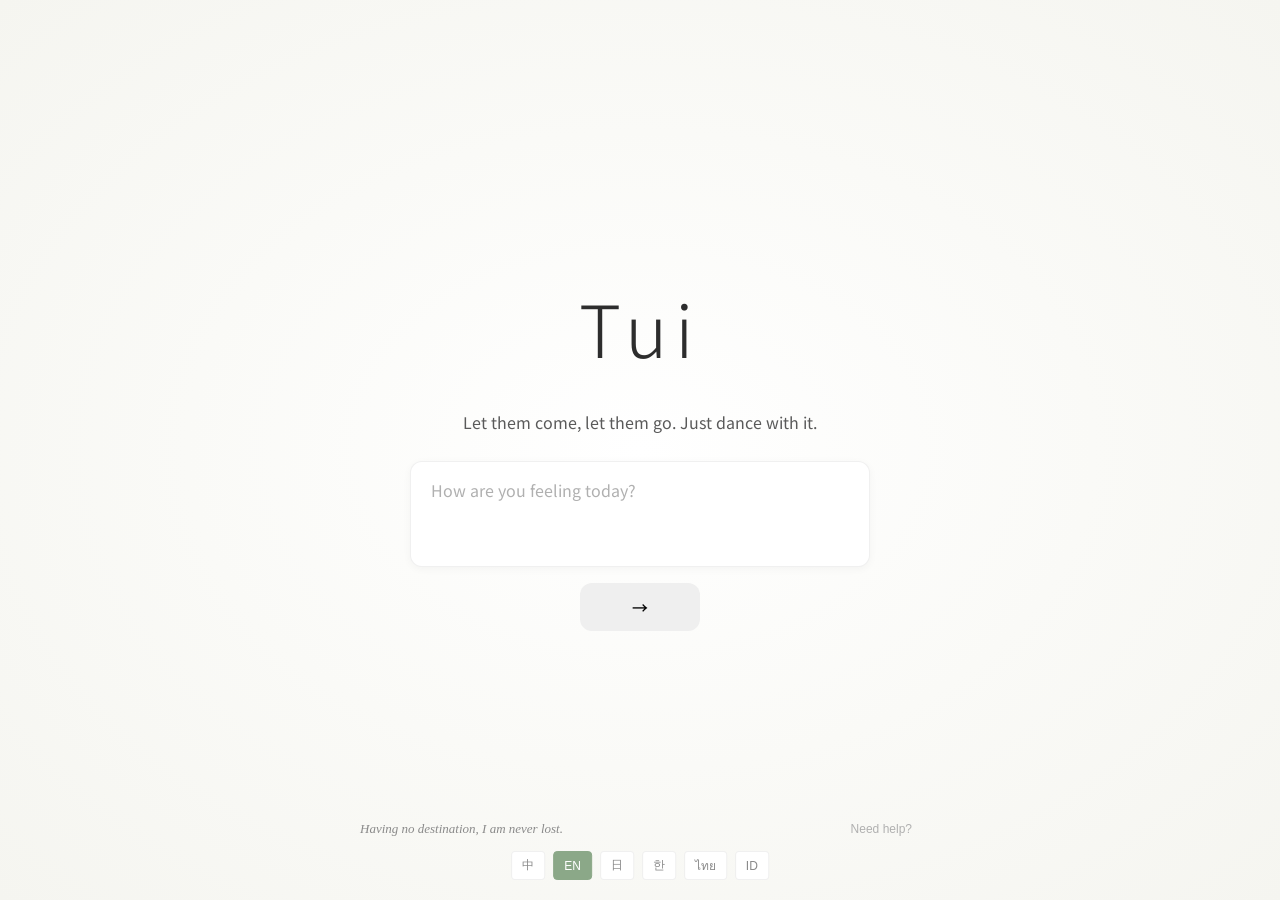
==== index.html @ e98264fa "Initial deploy" ====
<!DOCTYPE html>
<html lang="zh-CN">
<head>
  <meta charset="UTF-8" />
  <meta name="viewport" content="width=device-width, initial-scale=1.0, viewport-fit=cover" />
  <meta name="theme-color" content="#FAFAF7" />
  
  <!-- SEO -->
  <title>蜕 - 情绪调节小游戏 | 用游戏治愈心情</title>
  <meta name="description" content="蜕是一款治愈系情绪调节小游戏。通过AI识别你的心情，用贪吃蛇玩法帮你在几分钟内平复情绪。温和、不评判、随时可用。" />
  <meta name="keywords" content="情绪调节,治愈游戏,焦虑缓解,压力管理,心理疗愈,贪吃蛇,AI情绪识别" />
  <link rel="canonical" href="https://tui.example.com/" />
  
  <!-- Open Graph -->
  <meta property="og:title" content="蜕 - 情绪调节小游戏" />
  <meta property="og:description" content="用游戏化方式调节情绪的治愈系小工具" />
  <meta property="og:image" content="https://tui.example.com/og-image.png" />
  <meta property="og:url" content="https://tui.example.com/" />
  <meta property="og:type" content="website" />
  <meta property="og:locale" content="zh_CN" />
  
  <!-- Twitter Card -->
  <meta name="twitter:card" content="summary_large_image" />
  <meta name="twitter:title" content="蜕 - 情绪调节小游戏" />
  <meta name="twitter:description" content="用游戏化方式调节情绪的治愈系小工具" />
  <meta name="twitter:image" content="https://tui.example.com/og-image.png" />
  
  <!-- 多语言 hreflang -->
  <link rel="alternate" hreflang="zh" href="https://tui.example.com/?lang=zh" />
  <link rel="alternate" hreflang="en" href="https://tui.example.com/?lang=en" />
  <link rel="alternate" hreflang="ja" href="https://tui.example.com/?lang=ja" />
  <link rel="alternate" hreflang="ko" href="https://tui.example.com/?lang=ko" />
  <link rel="alternate" hreflang="th" href="https://tui.example.com/?lang=th" />
  <link rel="alternate" hreflang="id" href="https://tui.example.com/?lang=id" />
  <link rel="alternate" hreflang="x-default" href="https://tui.example.com/" />
  
  <!-- Favicon -->
  <link rel="icon" type="image/svg+xml" href="/favicon.svg" />
  <link rel="icon" type="image/x-icon" href="/favicon.ico" />
  <link rel="apple-touch-icon" href="/apple-touch-icon.png" />
  
  <!-- 字体（display=swap 避免 FOIT） -->
  <link rel="preconnect" href="https://fonts.googleapis.com" />
  <link rel="preconnect" href="https://fonts.gstatic.com" crossorigin />
  <link href="https://fonts.googleapis.com/css2?family=Noto+Sans+SC:wght@300;400;500;700&family=Noto+Sans+JP:wght@300;400;500&family=Noto+Sans+KR:wght@300;400;500&family=Noto+Sans+Thai:wght@300;400;500&display=swap" rel="stylesheet" />
  
  <!-- 结构化数据 -->
  <script type="application/ld+json">
  {
    "@context": "https://schema.org",
    "@type": "WebSite",
    "name": "蜕",
    "alternateName": "Tui - 情绪调节小游戏",
    "url": "https://tui.example.com/",
    "description": "用游戏化方式调节情绪的治愈系小工具",
    "applicationCategory": "HealthApplication",
    "operatingSystem": "Any",
    "offers": {
      "@type": "Offer",
      "price": "0",
      "priceCurrency": "CNY"
    }
  }
  </script>
  <script type="module" crossorigin src="/assets/index-DCNwcd19.js"></script>
  <link rel="stylesheet" crossorigin href="/assets/index-43HTEAxs.css">
</head>
<body>
  <div id="app"></div>
</body>
</html>
---- assets/index-43HTEAxs.css ----
.home-page{background:radial-gradient(ellipse at center,#fff,#fafaf7,#f5f5f0);padding:40px 20px;gap:24px}.home-title{font-size:72px;font-weight:300;letter-spacing:8px;color:var(--color-text-primary);text-shadow:none}.home-tagline{font-size:16px;color:var(--color-text-secondary);text-align:center;max-width:500px;line-height:1.8;padding:0 20px}.input-group{display:flex;flex-direction:column;align-items:center;gap:16px;width:100%;max-width:500px;padding:0 20px}.emotion-input{width:100%;padding:16px 20px;border:1px solid var(--color-divider);border-radius:var(--radius-lg);background:var(--color-bg-card);color:var(--color-text-primary);font-size:16px;font-family:inherit;resize:none;outline:none;transition:all var(--transition-fast);box-shadow:var(--shadow-1)}.emotion-input:focus{border-color:var(--color-brand);box-shadow:var(--shadow-2),0 0 0 3px var(--color-brand-ultra-light)}.emotion-input::placeholder{color:var(--color-text-disabled)}.submit-btn{width:48px;height:48px;border-radius:50%;padding:0;font-size:20px;display:flex;align-items:center;justify-content:center}.home-bottom{width:100%;max-width:600px;display:flex;justify-content:space-between;align-items:flex-end;padding:0 20px;position:absolute;bottom:60px;left:50%;transform:translate(-50%)}.zen-quote{font-size:13px;color:var(--color-text-caption);max-width:300px;line-height:1.6;font-style:italic;font-family:var(--font-serif)}.emergency-entry{background:none;border:none;color:var(--color-text-disabled);font-size:12px;cursor:pointer;padding:4px 8px;transition:color var(--transition-fast)}.emergency-entry:hover{color:var(--color-text-secondary)}.lang-switcher{position:absolute;bottom:20px;left:50%;transform:translate(-50%);display:flex;gap:8px}.lang-btn{background:var(--color-bg-card);border:1px solid var(--color-divider);color:var(--color-text-caption);padding:4px 10px;border-radius:var(--radius-sm);font-size:12px;cursor:pointer;transition:all var(--transition-fast)}.lang-btn:hover{background:var(--color-brand-light);color:var(--color-text-primary)}.lang-btn.active{background:var(--color-brand);border-color:var(--color-brand);color:#fff}.loading-page{background:radial-gradient(ellipse at center,#fff,#fafaf7,#f5f5f0);gap:24px}.loading-text{font-size:16px;color:var(--color-text-secondary)}.emergency-hotlines{margin:16px 0}.hotline-item{font-size:14px;color:var(--color-text-primary);padding:8px 0;border-bottom:1px solid var(--color-divider)}.hotline-item:last-child{border-bottom:none}.confirm-page{background:radial-gradient(ellipse at center,#fff,#fafaf7,#f5f5f0);padding:40px 20px;gap:32px}.ai-understanding{text-align:center;max-width:500px}.ai-label{font-size:14px;color:var(--color-text-caption);margin-bottom:12px}.ai-text{font-size:20px;color:var(--color-text-primary);line-height:1.6;margin-bottom:20px}.ai-category{display:inline-block;padding:8px 20px;border-radius:20px;font-size:16px;font-weight:500}.ai-category.positive{background:#d4a57426;color:#b8864a;border:1px solid rgba(212,165,116,.3)}.ai-category.neutral{background:#8ba88826;color:#6a8a66;border:1px solid rgba(139,168,136,.3)}.ai-category.negative{background:#c47c7c26;color:#a05858;border:1px solid rgba(196,124,124,.3)}.choose-label{font-size:18px;color:var(--color-text-secondary);text-align:center}.emotion-options{display:flex;gap:16px;flex-wrap:wrap;justify-content:center}.emotion-option{padding:14px 28px;border:2px solid var(--color-divider);border-radius:var(--radius-lg);background:var(--color-bg-card);color:var(--color-text-secondary);font-size:16px;cursor:pointer;transition:all var(--transition-fast);font-family:inherit;box-shadow:var(--shadow-1)}.emotion-option:hover{background:var(--color-brand-light);border-color:var(--color-brand-light)}.emotion-option.selected{background:var(--color-brand);border-color:var(--color-brand);color:#fff;transform:scale(1.05);box-shadow:var(--shadow-2)}.confirm-btn{min-width:160px}.sound-page{background:radial-gradient(ellipse at center,#fff,#fafaf7,#f5f5f0);gap:32px}.sound-question{font-size:20px;color:var(--color-text-primary);text-align:center}.sound-buttons{display:flex;gap:20px}.sound-btn{padding:16px 32px;font-size:18px;border-radius:var(--radius-xl);border:2px solid var(--color-divider);background:var(--color-bg-card);color:var(--color-text-secondary);cursor:pointer;transition:all var(--transition-fast);font-family:inherit;box-shadow:var(--shadow-1)}.sound-btn:hover{background:var(--color-brand-light);border-color:var(--color-brand-light)}.sound-btn.active{background:var(--color-brand);border-color:var(--color-brand);color:#fff;box-shadow:var(--shadow-2)}.game-page{justify-content:flex-start;padding-top:20px;gap:0;background:var(--color-bg-page)}.game-hud{width:100%;max-width:768px;display:flex;flex-wrap:wrap;align-items:center;justify-content:space-between;padding:8px 20px;gap:8px;background:#fafaf799;backdrop-filter:blur(8px);-webkit-backdrop-filter:blur(8px);border-radius:var(--radius-lg);transition:opacity var(--transition-slow)}.hud-left,.hud-center,.hud-right{display:flex;align-items:center}.hud-score{font-size:16px;color:var(--color-text-primary);font-weight:500;font-variant-numeric:tabular-nums}.hud-mode{font-size:14px;color:var(--color-text-secondary);padding:4px 12px;border-radius:var(--radius-md);background:var(--color-bg-hover)}.hud-sound-toggle{background:none;border:none;font-size:20px;cursor:pointer;padding:4px 8px;border-radius:var(--radius-md);transition:background var(--transition-fast)}.hud-sound-toggle:hover{background:var(--color-bg-hover)}.game-canvas{border-radius:var(--radius-lg);box-shadow:var(--shadow-3);margin-top:12px}.heal-bar-container{width:100%;display:flex;align-items:center;gap:12px;margin-top:8px}.heal-label{font-size:13px;color:var(--color-text-secondary);white-space:nowrap}.heal-bar{flex:1;height:8px;background:var(--color-bg-hover);border-radius:var(--radius-sm);overflow:hidden;border:1px solid var(--color-border)}.heal-fill{height:100%;background:linear-gradient(90deg,var(--color-brand),var(--color-warm));border-radius:var(--radius-sm);transition:width .3s var(--ease-out);width:0%}.game-overlay{position:absolute;top:0;right:0;bottom:0;left:0;display:flex;flex-direction:column;align-items:center;justify-content:center;background:#fafaf7d9;backdrop-filter:blur(6px);-webkit-backdrop-filter:blur(6px);gap:20px;z-index:10;animation:fadeIn .3s ease}.game-overlay-emoji{font-size:64px;animation:bounceIn .5s ease}@keyframes bounceIn{0%{transform:scale(0)}50%{transform:scale(1.2)}to{transform:scale(1)}}.game-overlay-text{font-size:18px;color:var(--color-text-primary);text-align:center;max-width:400px;line-height:1.6}.game-overlay-score{font-size:16px;color:var(--color-text-secondary)}.game-overlay-buttons{display:flex;gap:16px;margin-top:12px}.pause-overlay{position:absolute;top:0;right:0;bottom:0;left:0;display:flex;flex-direction:column;align-items:center;justify-content:center;background:#fafaf7cc;backdrop-filter:blur(4px);-webkit-backdrop-filter:blur(4px);gap:16px;z-index:10;animation:fadeIn .2s ease}.pause-overlay-title{font-size:24px;color:var(--color-text-primary);font-weight:500}.pause-overlay-hint{font-size:14px;color:var(--color-text-secondary)}.fail-transition{animation:failFade .6s ease forwards}@keyframes failFade{0%{opacity:1;filter:none}50%{filter:grayscale(.5);opacity:.7}to{opacity:0;filter:grayscale(1)}}.heal-overlay{position:absolute;top:0;right:0;bottom:0;left:0;display:flex;flex-direction:column;align-items:center;justify-content:center;background:radial-gradient(circle,#ffe4b540,#fafaf7e6 70%);gap:20px;z-index:10;animation:warmBloom 2s ease}.heal-title{font-size:36px;color:var(--color-text-primary);font-weight:600}.heal-subtitle{font-size:18px;color:var(--color-text-secondary)}.fail-comparison{display:flex;align-items:center;gap:24px;margin:16px 0}.fail-before,.fail-current{text-align:center}.fail-emoji{font-size:48px}.fail-arrow{font-size:24px;color:var(--color-text-caption)}.fail-progress{font-size:14px;color:var(--color-text-secondary);margin-top:8px}.assess-page{justify-content:center;gap:32px;background:radial-gradient(ellipse at center,#fff,#fafaf7,#f5f5f0)}.assess-title{font-size:24px;color:var(--color-text-primary);font-weight:500;text-align:center}.assess-options{display:flex;gap:16px;flex-wrap:wrap;justify-content:center}.assess-option-btn{display:flex;flex-direction:column;align-items:center;gap:8px;padding:20px 24px;border-radius:var(--radius-xl);background:var(--color-bg-card);border:2px solid var(--color-divider);color:var(--color-text-secondary);cursor:pointer;transition:all var(--transition-fast);min-width:100px;box-shadow:var(--shadow-1)}.assess-option-btn:hover:not(:disabled){background:var(--color-brand-light);border-color:var(--color-brand-light);transform:translateY(-2px);box-shadow:var(--shadow-2)}.assess-option-btn:disabled{opacity:.4;cursor:default}.assess-option-btn.assess-selected{background:var(--color-brand);border-color:var(--color-brand);color:#fff;opacity:1!important;transform:scale(1.05);box-shadow:var(--shadow-2)}.assess-option-emoji{font-size:40px}.assess-option-label{font-size:14px}.assess-skip{background:none;border:none;color:var(--color-text-disabled);font-size:14px;cursor:pointer;padding:8px 16px;transition:color var(--transition-fast)}.assess-skip:hover{color:var(--color-text-secondary)}.assess-thanks{font-size:16px;color:var(--color-text-secondary);text-align:center;margin-top:24px;animation:fadeIn .5s ease}.healed-page{justify-content:center;gap:24px;position:relative;overflow:hidden;background:radial-gradient(ellipse at center,#fff,#fafaf7,#f5f5f0)}.heal-bloom{position:absolute;top:0;right:0;bottom:0;left:0;background:radial-gradient(circle at center,rgba(212,165,116,.2) 0%,rgba(139,168,136,.08) 40%,transparent 70%);animation:warmBloom 2s ease-out forwards;pointer-events:none}.healed-title{font-size:36px;color:var(--color-text-primary);font-weight:600;animation:fadeInUp .8s ease .3s both}.healed-subtitle{font-size:18px;color:var(--color-text-secondary);animation:fadeInUp .8s ease .5s both}.healed-emoji{font-size:72px;animation:seedGrow 1.2s ease .8s both}@keyframes seedGrow{0%{opacity:0;transform:scale(0) rotate(-30deg)}50%{transform:scale(1.2) rotate(5deg)}to{opacity:1;transform:scale(1) rotate(0)}}.healed-stats{display:flex;flex-direction:column;gap:8px;animation:fadeInUp .8s ease 1s both}.healed-stat{font-size:15px;color:var(--color-text-secondary);text-align:center}.healed-done{font-size:16px;color:var(--color-text-secondary);text-align:center;font-style:italic;animation:fadeInUp .8s ease 1.2s both}.healed-btn{animation:fadeInUp .8s ease 1.5s both;margin-top:8px}.not-found-page{display:flex;flex-direction:column;align-items:center;justify-content:center;min-height:100vh;padding:20px;text-align:center;background:var(--bg-primary)}.not-found-icon{font-size:64px;margin-bottom:16px;animation:float 3s ease-in-out infinite}@keyframes float{0%,to{transform:translateY(0)}50%{transform:translateY(-10px)}}.not-found-title{font-size:72px;font-weight:300;color:var(--text-primary);margin:0 0 8px;letter-spacing:-2px}.not-found-desc{font-size:16px;color:var(--text-secondary);margin:0 0 32px}.not-found-btn{padding:12px 32px;font-size:16px}:root{--font-sans: "PingFang SC", "Hiragino Sans GB", "Microsoft YaHei", "Noto Sans SC", "Noto Sans JP", "Noto Sans KR", system-ui, -apple-system, sans-serif;--font-serif: "Songti SC", "Noto Serif SC", Georgia, serif;--font-zh: "Noto Sans SC", system-ui, sans-serif;--font-ja: "Noto Sans JP", system-ui, sans-serif;--font-ko: "Noto Sans KR", system-ui, sans-serif;--font-th: "Noto Sans Thai", system-ui, sans-serif;--color-text-primary: #2D2D2D;--color-text-secondary: #5A5A5A;--color-text-caption: #8A8A8A;--color-text-disabled: #B0B0B0;--color-bg-page: #FAFAF7;--color-bg-card: #FFFFFF;--color-bg-hover: #F5F5F0;--color-brand: #8BA888;--color-brand-hover: #7A9878;--color-brand-light: #E8EDE6;--color-brand-ultra-light: #F2F5F0;--color-danger: #C47C7C;--color-warm: #D4A574;--color-calm: #A8B8A0;--color-divider: rgba(0, 0, 0, .06);--color-border: rgba(0, 0, 0, .04);--shadow-1: 0 2px 8px rgba(0, 0, 0, .04);--shadow-2: 0 4px 16px rgba(0, 0, 0, .06);--shadow-3: 0 8px 32px rgba(0, 0, 0, .08);--shadow-inset: inset 0 1px 2px rgba(0, 0, 0, .03);--radius-sm: 4px;--radius-md: 8px;--radius-lg: 12px;--radius-xl: 16px;--radius-2xl: 20px;--ease-out: cubic-bezier(.16, 1, .3, 1);--ease-in: cubic-bezier(.87, 0, .13, 1);--ease-standard: cubic-bezier(.4, 0, .2, 1);--transition-fast: .15s var(--ease-standard);--transition-normal: .25s var(--ease-out);--transition-slow: .4s var(--ease-out);--text-display: 48px;--text-h1: 36px;--text-h2: 24px;--text-h3: 18px;--text-body: 16px;--text-caption: 13px;--text-tiny: 11px;--text-hud: 22px;--text-hud-label: 12px}*{margin:0;padding:0;box-sizing:border-box}html,body{width:100%;height:100%;overflow:hidden;font-family:var(--font-sans);font-size:var(--text-body);line-height:1.6;color:var(--color-text-primary);background:var(--color-bg-page);-webkit-font-smoothing:antialiased;-moz-osx-font-smoothing:grayscale;font-variant-numeric:tabular-nums}body[data-lang=zh]{font-family:var(--font-zh)}body[data-lang=ja]{font-family:var(--font-ja)}body[data-lang=ko]{font-family:var(--font-ko)}body[data-lang=th]{font-family:var(--font-th);line-height:1.8}#app{width:100%;height:100%;position:relative}.page{width:100%;height:100%;display:flex;flex-direction:column;align-items:center;justify-content:center;position:absolute;top:0;right:0;bottom:0;left:0;padding:24px;animation:pageEnter var(--transition-normal) ease}@keyframes pageEnter{0%{opacity:0;transform:translateY(8px)}to{opacity:1;transform:translateY(0)}}.btn{padding:12px 24px;border:none;border-radius:var(--radius-lg);font-size:var(--text-body);font-weight:500;cursor:pointer;transition:all var(--transition-fast);font-family:inherit;outline:none;min-height:44px;min-width:120px;position:relative}.btn:focus-visible{outline:2px solid var(--color-brand);outline-offset:2px}.btn:hover{transform:translateY(-1px);box-shadow:var(--shadow-1)}.btn:active{transform:translateY(1px) scale(.98);box-shadow:none}.btn:disabled{background:#d0d0d0;color:#0006;cursor:not-allowed;transform:none;box-shadow:none}.btn-primary{background:var(--color-brand);color:#fff}.btn-primary:hover:not(:disabled){background:var(--color-brand-hover);box-shadow:var(--shadow-2)}.btn-secondary{background:var(--color-bg-hover);color:var(--color-text-primary);border:1px solid var(--color-divider)}.btn-secondary:hover:not(:disabled){background:var(--color-brand-light);border-color:var(--color-brand-light)}.btn-text{background:transparent;color:var(--color-text-secondary);padding:8px 16px;min-width:auto}.btn-text:hover{color:var(--color-text-primary);background:var(--color-bg-hover);box-shadow:none}.input-field{width:100%;padding:12px 16px;border:1px solid var(--color-divider);border-radius:var(--radius-lg);background:var(--color-bg-hover);color:var(--color-text-primary);font-size:var(--text-body);font-family:inherit;transition:all var(--transition-fast);outline:none}.input-field::placeholder{color:var(--color-text-disabled)}.input-field:focus{background:var(--color-bg-card);border-color:var(--color-brand);border-width:2px;padding:11px 15px;box-shadow:var(--shadow-inset)}@keyframes breathing{0%,to{opacity:.3;transform:scale(.8)}50%{opacity:1;transform:scale(1.1)}}.loading-dots{display:flex;gap:8px;align-items:center;justify-content:center}.loading-dots span{width:10px;height:10px;border-radius:50%;background:var(--color-brand);animation:breathing 1.4s ease-in-out infinite}.loading-dots span:nth-child(2){animation-delay:.2s}.loading-dots span:nth-child(3){animation-delay:.4s}.overlay{position:fixed;top:0;right:0;bottom:0;left:0;background:#0000004d;backdrop-filter:blur(4px);-webkit-backdrop-filter:blur(4px);display:flex;align-items:center;justify-content:center;z-index:100;animation:overlayIn .2s var(--ease-out)}@keyframes overlayIn{0%{opacity:0}to{opacity:1}}.modal{background:var(--color-bg-card);border-radius:var(--radius-2xl);padding:32px;max-width:480px;width:90%;box-shadow:var(--shadow-3);animation:modalIn .25s var(--ease-out)}@keyframes modalIn{0%{opacity:0;transform:translateY(10px) scale(.95)}to{opacity:1;transform:translateY(0) scale(1)}}.modal h2{font-size:var(--text-h2);font-weight:500;margin-bottom:16px;text-align:center;color:var(--color-text-primary)}.modal p{font-size:14px;line-height:1.6;color:var(--color-text-secondary);margin-bottom:16px}@keyframes warmBloom{0%{opacity:0;transform:scale(.3)}60%{opacity:1}to{opacity:1;transform:scale(1)}}@keyframes fadeInUp{0%{opacity:0;transform:translateY(20px)}to{opacity:1;transform:translateY(0)}}@keyframes fadeIn{0%{opacity:0}to{opacity:1}}.hidden{display:none!important}@media (prefers-reduced-motion: reduce){*,*:before,*:after{animation-duration:.01ms!important;animation-iteration-count:1!important;transition-duration:.01ms!important}}@media (prefers-contrast: more){:root{--color-text-primary: #000000;--color-text-secondary: #333333;--color-divider: rgba(0, 0, 0, .2);--color-border: rgba(0, 0, 0, .15)}}@media (max-width: 480px){:root{--text-display: 32px;--text-h1: 28px;--text-h2: 20px;--text-h3: 16px;--text-body: 15px;--text-hud: 18px;--text-hud-label: 11px}.page{padding:16px}.btn{min-height:48px;font-size:15px}}.stats-page{width:100%;min-height:100vh;padding:32px 20px 60px;max-width:960px;margin:0 auto}.stats-header{text-align:center;margin-bottom:32px}.stats-header h1{font-size:var(--text-h1);font-weight:700;color:var(--color-text-primary);margin-bottom:8px}.stats-subtitle{font-size:var(--text-body);color:var(--color-text-secondary)}.stats-token-card{background:var(--color-bg-card);border-radius:var(--radius-xl);padding:48px 32px;text-align:center;box-shadow:var(--shadow-2);max-width:400px;margin:0 auto}.stats-token-icon{font-size:48px;margin-bottom:16px}.stats-token-card h2{font-size:var(--text-h2);font-weight:600;color:var(--color-text-primary);margin-bottom:8px}.stats-token-desc{font-size:var(--text-body);color:var(--color-text-secondary);margin-bottom:24px}.stats-token-input{width:100%;padding:12px 16px;border:1px solid var(--color-border);border-radius:var(--radius-md);font-size:var(--text-body);font-family:inherit;margin-bottom:16px;background:var(--color-bg-page);outline:none;transition:border-color var(--transition-fast)}.stats-token-input:focus{border-color:var(--color-brand)}.stats-token-tip{font-size:var(--text-caption);color:var(--color-text-caption);margin-top:12px}.stats-primary-btn{width:100%;padding:12px 24px;background:var(--color-brand);color:#fff;border:none;border-radius:var(--radius-lg);font-size:var(--text-body);font-weight:500;cursor:pointer;font-family:inherit;transition:background var(--transition-fast)}.stats-primary-btn:hover{background:var(--color-brand-hover)}.stats-outline-btn{padding:10px 20px;background:transparent;color:var(--color-brand);border:1px solid var(--color-brand);border-radius:var(--radius-md);font-size:var(--text-body);cursor:pointer;font-family:inherit;transition:all var(--transition-fast)}.stats-outline-btn:hover{background:var(--color-brand-light)}.stats-back-btn{background:transparent;border:none;color:var(--color-text-secondary);font-size:var(--text-body);cursor:pointer;font-family:inherit;padding:8px 12px;border-radius:var(--radius-md);transition:all var(--transition-fast)}.stats-back-btn:hover{background:var(--color-bg-hover);color:var(--color-text-primary)}.stats-logout-btn{background:transparent;border:none;color:var(--color-text-caption);font-size:var(--text-caption);cursor:pointer;font-family:inherit;padding:4px 8px;border-radius:var(--radius-sm);transition:all var(--transition-fast)}.stats-logout-btn:hover{color:var(--color-danger)}.stats-loading{text-align:center;padding:60px;color:var(--color-text-secondary);font-size:var(--text-body)}.stats-error{text-align:center;padding:48px 32px;background:var(--color-bg-card);border-radius:var(--radius-xl);box-shadow:var(--shadow-2);max-width:400px;margin:0 auto}.stats-error-icon{font-size:48px;margin-bottom:16px}.stats-error h2{font-size:var(--text-h2);color:var(--color-text-primary);margin-bottom:8px}.stats-error p{color:var(--color-text-secondary);margin-bottom:20px}.stats-overview{display:grid;grid-template-columns:repeat(4,1fr);gap:16px;margin-bottom:32px}.stats-card{background:var(--color-bg-card);border-radius:var(--radius-xl);padding:20px;box-shadow:var(--shadow-1);display:flex;align-items:center;gap:16px;transition:transform var(--transition-fast),box-shadow var(--transition-fast)}.stats-card:hover{transform:translateY(-2px);box-shadow:var(--shadow-2)}.stats-card-icon{font-size:36px;width:56px;height:56px;display:flex;align-items:center;justify-content:center;background:var(--color-brand-ultra-light);border-radius:var(--radius-lg)}.stats-card-value{font-size:28px;font-weight:700;color:var(--color-text-primary);line-height:1.2}.stats-card-label{font-size:var(--text-caption);color:var(--color-text-secondary);margin-top:4px}.stats-section{background:var(--color-bg-card);border-radius:var(--radius-xl);padding:24px;box-shadow:var(--shadow-1);margin-bottom:24px}.stats-section h2{font-size:var(--text-h3);font-weight:600;color:var(--color-text-primary);margin-bottom:16px}.stats-section-header{display:flex;justify-content:space-between;align-items:center;margin-bottom:16px}.stats-section-header h2{margin-bottom:0}.stats-day-tabs{display:flex;gap:4px;background:var(--color-bg-page);padding:4px;border-radius:var(--radius-md)}.stats-day-tab{padding:6px 14px;border:none;background:transparent;color:var(--color-text-secondary);font-size:var(--text-caption);cursor:pointer;border-radius:var(--radius-sm);font-family:inherit;transition:all var(--transition-fast)}.stats-day-tab.active{background:var(--color-brand);color:#fff}.stats-day-tab:hover:not(.active){background:var(--color-bg-hover)}.stats-chart-card{width:100%}#daily-chart{width:100%;display:block}.stats-distribution{display:grid;grid-template-columns:repeat(3,1fr);gap:16px;margin-bottom:24px}.stats-distribution .stats-section{margin-bottom:0}.stats-bar-list{display:flex;flex-direction:column;gap:12px}.stats-bar-item{display:flex;align-items:center;gap:12px}.stats-bar-label{font-size:var(--text-caption);color:var(--color-text-secondary);min-width:60px;flex-shrink:0}.stats-bar-track{flex:1;height:8px;background:var(--color-bg-page);border-radius:4px;overflow:hidden}.stats-bar-fill{height:100%;background:linear-gradient(90deg,var(--color-brand),#A8C4A0);border-radius:4px;transition:width var(--transition-slow)}.stats-bar-value{font-size:var(--text-caption);color:var(--color-text-primary);font-weight:500;min-width:40px;text-align:right;flex-shrink:0}.stats-empty{text-align:center;padding:24px;color:var(--color-text-caption);font-size:var(--text-caption)}.stats-meta{display:flex;justify-content:space-between;align-items:center;padding-top:16px;border-top:1px solid var(--color-divider);font-size:var(--text-caption);color:var(--color-text-caption)}.stats-footer{text-align:center;margin-top:32px}@media (max-width: 768px){.stats-overview{grid-template-columns:repeat(2,1fr)}.stats-distribution{grid-template-columns:1fr}.stats-header h1{font-size:var(--text-h2)}.stats-card-value{font-size:24px}}@media (max-width: 480px){.stats-page{padding:20px 16px 40px}.stats-overview{gap:12px}.stats-card{padding:16px;flex-direction:column;text-align:center;gap:8px}.stats-card-icon{width:48px;height:48px;font-size:28px}.stats-section{padding:16px}.stats-section-header{flex-direction:column;gap:12px;align-items:flex-start}}
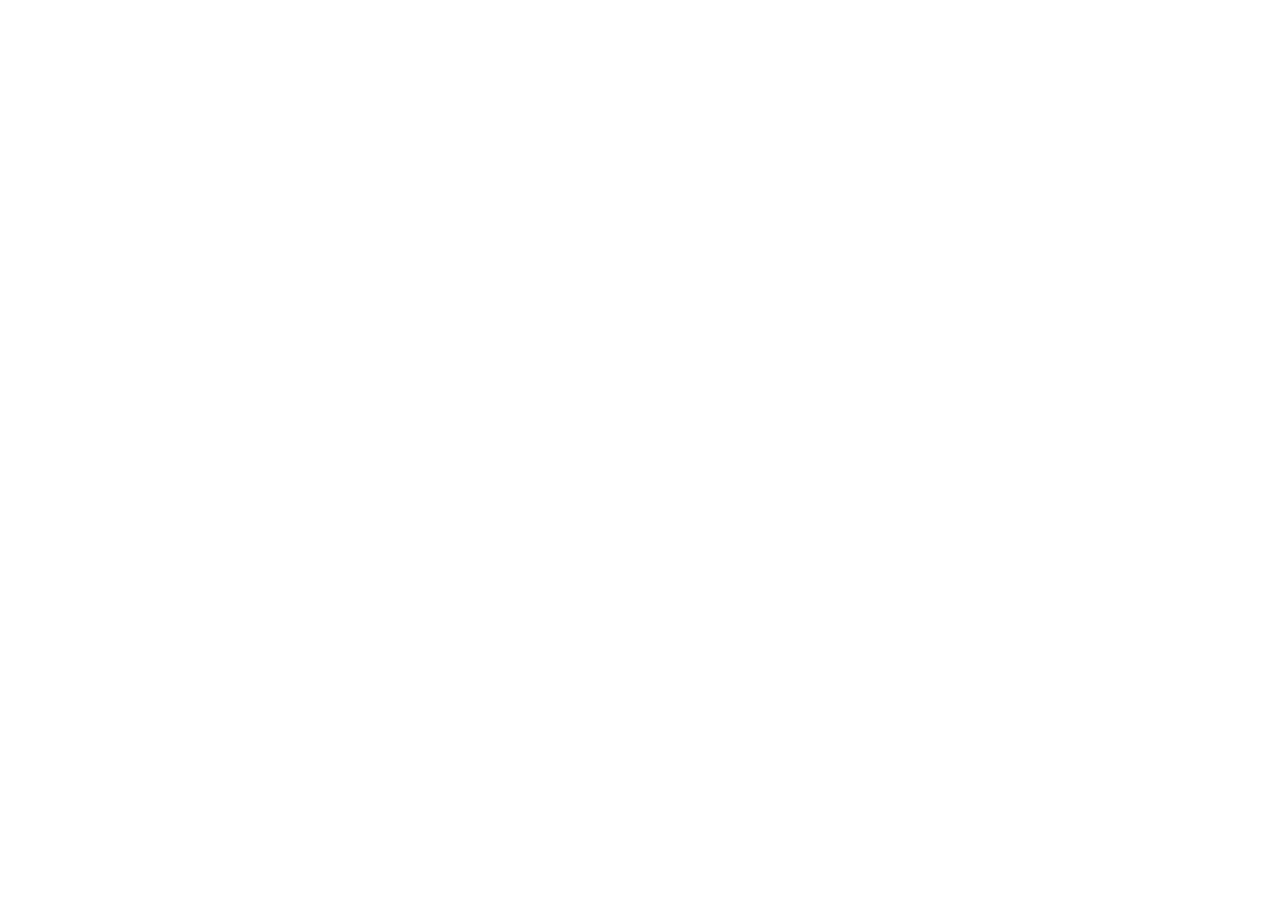
==== commit d5d401bb: "Fix asset paths for GitHub Pages deployment" ====
--- a/index.html
+++ b/index.html
@@ -1,6 +1,7 @@
 <!DOCTYPE html>
 <html lang="zh-CN">
 <head>
+    <base href="/tui-mood-game/">
   <meta charset="UTF-8" />
   <meta name="viewport" content="width=device-width, initial-scale=1.0, viewport-fit=cover" />
   <meta name="theme-color" content="#FAFAF7" />
@@ -9,13 +10,13 @@
   <title>蜕 - 情绪调节小游戏 | 用游戏治愈心情</title>
   <meta name="description" content="蜕是一款治愈系情绪调节小游戏。通过AI识别你的心情，用贪吃蛇玩法帮你在几分钟内平复情绪。温和、不评判、随时可用。" />
   <meta name="keywords" content="情绪调节,治愈游戏,焦虑缓解,压力管理,心理疗愈,贪吃蛇,AI情绪识别" />
-  <link rel="canonical" href="https://tui.example.com/" />
+  <link rel="canonical" href="https://xiong1987.github.io/tui-mood-game/" />
   
   <!-- Open Graph -->
   <meta property="og:title" content="蜕 - 情绪调节小游戏" />
   <meta property="og:description" content="用游戏化方式调节情绪的治愈系小工具" />
-  <meta property="og:image" content="https://tui.example.com/og-image.png" />
-  <meta property="og:url" content="https://tui.example.com/" />
+  <meta property="og:image" content="https://xiong1987.github.io/tui-mood-game/og-image.png" />
+  <meta property="og:url" content="https://xiong1987.github.io/tui-mood-game/" />
   <meta property="og:type" content="website" />
   <meta property="og:locale" content="zh_CN" />
   
@@ -23,21 +24,21 @@
   <meta name="twitter:card" content="summary_large_image" />
   <meta name="twitter:title" content="蜕 - 情绪调节小游戏" />
   <meta name="twitter:description" content="用游戏化方式调节情绪的治愈系小工具" />
-  <meta name="twitter:image" content="https://tui.example.com/og-image.png" />
+  <meta name="twitter:image" content="https://xiong1987.github.io/tui-mood-game/og-image.png" />
   
   <!-- 多语言 hreflang -->
-  <link rel="alternate" hreflang="zh" href="https://tui.example.com/?lang=zh" />
-  <link rel="alternate" hreflang="en" href="https://tui.example.com/?lang=en" />
-  <link rel="alternate" hreflang="ja" href="https://tui.example.com/?lang=ja" />
-  <link rel="alternate" hreflang="ko" href="https://tui.example.com/?lang=ko" />
-  <link rel="alternate" hreflang="th" href="https://tui.example.com/?lang=th" />
-  <link rel="alternate" hreflang="id" href="https://tui.example.com/?lang=id" />
-  <link rel="alternate" hreflang="x-default" href="https://tui.example.com/" />
+  <link rel="alternate" hreflang="zh" href="https://xiong1987.github.io/tui-mood-game/?lang=zh" />
+  <link rel="alternate" hreflang="en" href="https://xiong1987.github.io/tui-mood-game/?lang=en" />
+  <link rel="alternate" hreflang="ja" href="https://xiong1987.github.io/tui-mood-game/?lang=ja" />
+  <link rel="alternate" hreflang="ko" href="https://xiong1987.github.io/tui-mood-game/?lang=ko" />
+  <link rel="alternate" hreflang="th" href="https://xiong1987.github.io/tui-mood-game/?lang=th" />
+  <link rel="alternate" hreflang="id" href="https://xiong1987.github.io/tui-mood-game/?lang=id" />
+  <link rel="alternate" hreflang="x-default" href="https://xiong1987.github.io/tui-mood-game/" />
   
   <!-- Favicon -->
-  <link rel="icon" type="image/svg+xml" href="/favicon.svg" />
-  <link rel="icon" type="image/x-icon" href="/favicon.ico" />
-  <link rel="apple-touch-icon" href="/apple-touch-icon.png" />
+  <link rel="icon" type="image/svg+xml" href="favicon.svg" />
+  <link rel="icon" type="image/x-icon" href="favicon.ico" />
+  <link rel="apple-touch-icon" href="apple-touch-icon.png" />
   
   <!-- 字体（display=swap 避免 FOIT） -->
   <link rel="preconnect" href="https://fonts.googleapis.com" />
@@ -51,7 +52,7 @@
     "@type": "WebSite",
     "name": "蜕",
     "alternateName": "Tui - 情绪调节小游戏",
-    "url": "https://tui.example.com/",
+    "url": "https://xiong1987.github.io/tui-mood-game/",
     "description": "用游戏化方式调节情绪的治愈系小工具",
     "applicationCategory": "HealthApplication",
     "operatingSystem": "Any",
@@ -62,8 +63,8 @@
     }
   }
   </script>
-  <script type="module" crossorigin src="/assets/index-DCNwcd19.js"></script>
-  <link rel="stylesheet" crossorigin href="/assets/index-43HTEAxs.css">
+  <script type="module" crossorigin src="assets/index-DCNwcd19.js"></script>
+  <link rel="stylesheet" crossorigin href="assets/index-43HTEAxs.css">
 </head>
 <body>
   <div id="app"></div>
